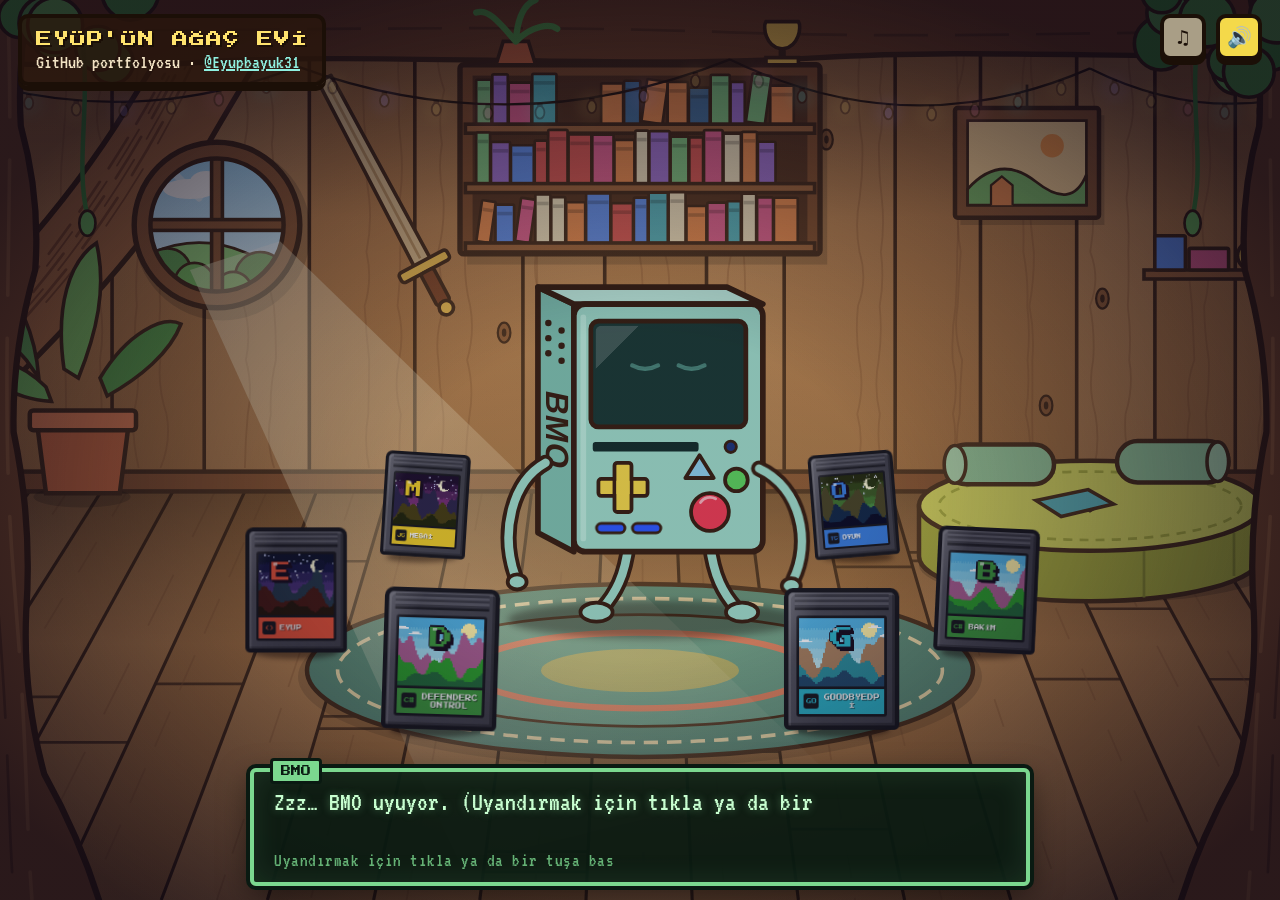
==== index.html @ 33b7911d "BMO temali animasyonlu portfolyo sitesi Kodla cizilmis agac evi sahnesi, GitHub repolarindan uretile" ====
<!doctype html>
<html lang="tr">
<head>
<meta charset="utf-8">
<meta name="viewport" content="width=device-width, initial-scale=1, viewport-fit=cover">
<title>Eyüp'ün Ağaç Evi</title>
<meta name="description" content="Eyüp'ün GitHub projeleri, BMO'ya takılan kasetler olarak. Bir kaset seç, tak ve oyna.">
<meta name="theme-color" content="#3a2414">
<meta property="og:title" content="Eyüp'ün Ağaç Evi">
<meta property="og:description" content="GitHub projelerim kaset oldu. Birini BMO'ya tak!">
<link rel="icon" href="data:image/svg+xml,%3Csvg xmlns='http://www.w3.org/2000/svg' viewBox='0 0 32 32'%3E%3Crect x='3' y='1' width='26' height='30' rx='4' fill='%239fdcc9' stroke='%231e3b3a' stroke-width='2'/%3E%3Crect x='7' y='5' width='18' height='12' rx='1' fill='%23e8f6d2'/%3E%3Ccircle cx='13' cy='10' r='1.3' fill='%231e3b3a'/%3E%3Ccircle cx='19' cy='10' r='1.3' fill='%231e3b3a'/%3E%3Cpath d='M12 13q4 3 8 0' stroke='%231e3b3a' fill='none'/%3E%3Ccircle cx='22' cy='24' r='3' fill='%23ee3f55'/%3E%3Cpath d='M8 23h6M11 20v6' stroke='%23f4d94a' stroke-width='2.5'/%3E%3C/svg%3E">
<link rel="preconnect" href="https://fonts.googleapis.com">
<link rel="preconnect" href="https://fonts.gstatic.com" crossorigin>
<link href="https://fonts.googleapis.com/css2?family=Press+Start+2P&family=VT323&display=swap" rel="stylesheet">
<link rel="stylesheet" href="css/style.css">
</head>
<body class="asleep">

<div id="world">
  <svg id="bg" viewBox="0 0 1600 1000" preserveAspectRatio="xMidYMid slice" aria-hidden="true"></svg>
  <div id="stage">
    <div id="bmo" aria-label="BMO">
      <div class="bmo-shadow"></div>
      <div class="bmo-bob">
        <svg class="bmo-body" viewBox="-40 0 340 400" aria-hidden="true"></svg>
        <div id="screen" class="screen">
          <div class="screen-content" id="screenContent"></div>
          <div class="screen-glare"></div>
        </div>
        <div id="slotGlow" class="slot-glow"></div>
      </div>
    </div>
    <div id="carts" role="list" aria-label="Projeler"></div>
  </div>
  <svg id="fg" viewBox="0 0 1600 1000" preserveAspectRatio="xMidYMid slice" aria-hidden="true"></svg>
  <div class="vignette" aria-hidden="true"></div>
</div>

<header class="hud">
  <div class="brand">
    <h1 id="title">EYÜP'ÜN AĞAÇ EVİ</h1>
    <p id="subtitle">GitHub portfolyosu</p>
  </div>
  <div class="hud-btns">
    <button id="musicBtn" class="pbtn off" aria-pressed="false" title="Müzik (M)">♫</button>
    <button id="soundBtn" class="pbtn" aria-pressed="true" title="Ses efektleri">🔊</button>
  </div>
</header>

<section id="dialog" class="dialog" aria-live="polite">
  <span class="dlg-name">BMO</span>
  <p id="dlgText" class="dlg-text"></p>
  <p id="dlgHint" class="dlg-hint"></p>
  <span class="dlg-next" aria-hidden="true">▼</span>
</section>

<section id="panel" class="panel" aria-hidden="true" role="dialog" aria-labelledby="pTitle">
  <div class="panel-bar">
    <span>BMO OS v2.0</span>
    <span id="pCart">KASET: —</span>
    <span class="battery" aria-hidden="true"><i></i><i></i><i></i></span>
  </div>
  <div class="panel-body">
    <div class="p-cover"><img id="pImg" alt=""><canvas id="pCanvas" width="96" height="72"></canvas></div>
    <div class="p-info">
      <h2 id="pTitle"></h2>
      <p id="pDesc" class="p-desc"></p>
      <ul id="pStats" class="p-stats"></ul>
      <div id="pTopics" class="p-topics"></div>
      <div class="p-actions">
        <a id="pRepo" class="act act-a" target="_blank" rel="noopener"><b>A</b> GitHub'da aç</a>
        <a id="pDemo" class="act act-d" target="_blank" rel="noopener"><b>▶</b> Canlı demo</a>
        <button id="pEject" class="act act-b"><b>B</b> Kaseti çıkar</button>
        <button id="pBack" class="act act-x"><b>ESC</b> Odaya dön</button>
      </div>
    </div>
    <article class="p-readme">
      <h3>README.md</h3>
      <pre id="pReadme">Yükleniyor…</pre>
    </article>
  </div>
</section>

<noscript><p class="noscript">BMO'nun çalışması için JavaScript gerekiyor.</p></noscript>

<script src="js/config.js"></script>
<script src="js/audio.js"></script>
<script src="js/room.js"></script>
<script src="js/app.js"></script>
</body>
</html>
---- css/style.css ----
:root {
  --ink: #1e3b3a;
  --o: #3a2213;
  --scr: #dff2c9;
  --dlg: #7bd88f;
  --px: 'Press Start 2P', ui-monospace, monospace;
  --vt: 'VT323', ui-monospace, monospace;
}
* { box-sizing: border-box; margin: 0; }
html, body { height: 100%; }
body {
  overflow: hidden; background: #2a170c; color: #fff; font-family: var(--vt);
  -webkit-tap-highlight-color: transparent; user-select: none; -webkit-user-select: none;
}
button { font: inherit; color: inherit; }

/* ============ DÜNYA ============ */
#world { position: fixed; inset: 0; overflow: hidden; will-change: transform; }
#world.hidden { visibility: hidden; }
#bg, #fg { position: absolute; inset: 0; width: 100%; height: 100%; display: block; }
#fg { pointer-events: none; z-index: 3; }
#stage { position: absolute; left: 0; top: 0; width: 1600px; height: 1000px; transform-origin: 0 0; z-index: 2; }
.vignette { position: absolute; inset: 0; pointer-events: none; z-index: 4;
  background: radial-gradient(ellipse 75% 70% at 50% 55%, transparent 55%, rgba(20, 8, 2, .55) 100%); }
body.asleep .vignette { background: radial-gradient(ellipse 60% 60% at 50% 55%, rgba(10, 10, 40, .15) 30%, rgba(8, 4, 20, .7) 100%); transition: background 1.2s; }
.vignette { transition: background 1.2s; }

/* sahne süsleri */
.mote { fill: #fff6cf; opacity: 0; animation: mote var(--t) ease-in-out var(--d) infinite; }
@keyframes mote { 0% { opacity: 0; transform: translate(0, 0); } 30% { opacity: .75; } 70% { opacity: .5; } 100% { opacity: 0; transform: translate(26px, -40px); } }
.beam { animation: beam 7s ease-in-out infinite; mix-blend-mode: screen; }
@keyframes beam { 50% { opacity: .7; } }
.bulb { animation: twinkle 2.6s ease-in-out var(--d) infinite; }
@keyframes twinkle { 50% { opacity: .55; } }
.cloud { animation: cloud 28s linear infinite; }
@keyframes cloud { from { transform: translateX(-60px); } to { transform: translateX(160px); } }
body.asleep .bulb { opacity: .35; animation: none; }

/* ============ BMO ============ */
#bmo { position: absolute; width: 340px; height: 400px; transform-origin: 170px 380px; cursor: pointer; }
.bmo-shadow { position: absolute; left: 30px; right: 0; bottom: 8px; height: 40px; border-radius: 50%; background: rgba(20, 8, 2, .35); filter: blur(4px); }
.bmo-bob { position: absolute; inset: 0; animation: bob 3.4s ease-in-out infinite; transform-origin: 50% 95%; }
#bmo.has-cart .bmo-bob { animation: none; }
@keyframes bob { 50% { transform: translateY(-5px) scaleY(1.01); } }
body.asleep .bmo-bob { animation: breathe 4s ease-in-out infinite; }
@keyframes breathe { 50% { transform: scaleY(.985) translateY(2px); } }
#bmo.jolt .bmo-bob { animation: jolt .35s cubic-bezier(.3, 1.8, .5, 1); }
@keyframes jolt { 0% { transform: translateY(0); } 30% { transform: translateY(6px) scaleY(.97); } 100% { transform: none; } }
.bmo-body { position: absolute; inset: 0; width: 100%; height: 100%; overflow: visible; }
.arm-l, .arm-r { transform-box: view-box; }
.arm-l { transform-origin: 30px 206px; }
.arm-r { transform-origin: 256px 212px; }
#bmo.wave .arm-r { animation: wave .4s ease-in-out 4 alternate; }
@keyframes wave { from { transform: rotate(0); } to { transform: rotate(-38deg); } }
.ctl { cursor: pointer; transition: transform .08s; transform-box: fill-box; transform-origin: center; }
.ctl:hover { filter: brightness(1.12); }
.ctl.press { transform: translateY(3px) scale(.94); }
.led { animation: led 2.4s steps(1) infinite; }
@keyframes led { 60% { fill: #9fc0ff; } }
body.asleep .led { animation: none; fill: #20357a; }

/* ekran */
.screen { position: absolute; left: 118px; top: 56px; width: 164px; height: 112px; border-radius: 8px; overflow: hidden;
  border: 5px solid transparent; background-clip: padding-box; }
.screen-content { position: absolute; inset: 0; background: var(--scr); transition: background .4s; }
.screen::after { content: ""; position: absolute; inset: 0; pointer-events: none; z-index: 3;
  background: repeating-linear-gradient(0deg, rgba(30, 59, 58, .08) 0 2px, transparent 2px 4px); }
.screen-glare { position: absolute; inset: 0; z-index: 4; pointer-events: none; border-radius: 6px;
  background: linear-gradient(135deg, rgba(255, 255, 255, .35) 0 18%, transparent 18% 100%); opacity: .5; }
.screen[data-mode="off"] .screen-content { background: #1d3b35; }
.scr { position: absolute; inset: 0; opacity: 0; visibility: hidden; transition: opacity .15s; }
.screen[data-mode="off"] .scr-off, .screen[data-mode="boot"] .scr-boot, .screen[data-mode="face"] .scr-face, .screen[data-mode="game"] .scr-game { opacity: 1; visibility: visible; }
.scr svg { width: 100%; height: 100%; display: block; }
.scr-off .zz { position: absolute; left: 62%; top: 30%; font-family: var(--px); font-size: 12px; color: #7fc2b0; opacity: 0; animation: zz 3s linear infinite; }
.scr-off .zz:nth-child(2) { animation-delay: 1s; font-size: 10px; }
.scr-off .zz:nth-child(3) { animation-delay: 2s; font-size: 15px; }
@keyframes zz { 0% { opacity: 0; transform: translate(0, 10px); } 20% { opacity: 1; } 100% { opacity: 0; transform: translate(26px, -30px); } }

.scr-boot { display: flex; flex-direction: column; align-items: center; justify-content: center; gap: 9px; color: var(--ink); background: var(--scr); }
.boot-logo { font-family: var(--px); font-size: 22px; letter-spacing: 2px; color: var(--ink); text-shadow: 3px 3px 0 var(--cc, #7bd88f); }
.boot-bar { width: 70%; height: 9px; border: 2px solid var(--ink); padding: 1px; }
.boot-bar i { display: block; height: 100%; width: 0; background: var(--ink); }
.screen[data-mode="boot"] .boot-bar i { animation: bar 1s steps(10) forwards; }
@keyframes bar { to { width: 100%; } }
.boot-txt { font-family: var(--px); font-size: 6.5px; letter-spacing: 1px; }
.screen[data-mode="boot"] .scr-boot { animation: flick .25s steps(2) 2; }
@keyframes flick { 50% { background: #fff; } }

.scr-face .eye-h { display: none; }
.scr-face.happy .eye-h { display: inline; }
.scr-face.happy .eye-o { display: none; }
.scr-face.happy .blush { opacity: .8; }
.scr-face .eye-o { transform-box: fill-box; transform-origin: center; transition: transform .06s; }
.scr-face.blink .eye-o { transform: scaleY(.12); }

.scr-game { color: #fff; }
.scr-game .g-bg { position: absolute; inset: 0; width: 100%; height: 100%; object-fit: cover; image-rendering: pixelated; }
.g-title { position: absolute; left: 0; right: 0; top: 30%; text-align: center; font-family: var(--px); font-size: 10px; line-height: 1.3; padding: 0 6px;
  text-shadow: 2px 2px 0 #1a1020, -1px -1px 0 #1a1020, 1px -1px 0 #1a1020, -1px 1px 0 #1a1020; word-break: break-all; }
.g-lang { position: absolute; left: 0; right: 0; top: 54%; text-align: center; font-family: var(--px); font-size: 5.5px; opacity: .95; text-shadow: 1px 1px 0 #1a1020; }
.g-start { position: absolute; left: 0; right: 0; bottom: 9%; text-align: center; font-family: var(--px); font-size: 7px; color: #ffe36e; text-shadow: 1px 1px 0 #1a1020; animation: cur .8s steps(1) infinite; }
@keyframes cur { 50% { opacity: 0; } }
.slot-glow { position: absolute; left: 112px; top: 172px; width: 128px; height: 34px; pointer-events: none; opacity: 0;
  background: radial-gradient(ellipse at center, rgba(255, 255, 230, .95), rgba(123, 216, 143, .4) 40%, transparent 70%); }
#bmo.jolt .slot-glow { animation: sg .6s ease-out; }
@keyframes sg { 0% { opacity: 1; transform: scale(.6); } 100% { opacity: 0; transform: scale(1.8); } }

/* ============ KASETLER ============ */
.cart { position: absolute; width: 0; height: 0; padding: 0; border: 0; background: none; cursor: pointer; outline: none;
  opacity: 0; transform: translateY(30px); transition: opacity .5s, transform .6s cubic-bezier(.3, 1.6, .5, 1); }
body.loaded .cart { opacity: 1; transform: none; }
.cart .c-pos { position: absolute; left: -65px; top: -160px; width: 130px; height: 160px; transform: rotate(var(--rot, 0deg)) scale(var(--s, 1)); transform-origin: 50% 100%; perspective: 500px; }
.cart .c-tilt { position: absolute; inset: 0; transform: rotateX(var(--rx, 0deg)) rotateY(var(--ry, 0deg)); transition: transform .25s ease-out; transform-style: preserve-3d; }
.cart .c-body { position: absolute; inset: 0; display: flex; flex-direction: column; background: linear-gradient(90deg, #55555f, #4a4a54 30%, #43434c);
  border: 5px solid #1b1b20; border-radius: 10px 10px 6px 6px; padding: 0 9px 10px;
  box-shadow: inset 3px 3px 0 rgba(255, 255, 255, .12), inset -3px -3px 0 rgba(0, 0, 0, .25);
  transition: transform .2s cubic-bezier(.3, 1.6, .5, 1), box-shadow .2s; }
.c-grip { height: 20px; margin: 0 -2px 6px; background: repeating-linear-gradient(0deg, #3a3a42 0 3px, #5c5c66 3px 6px); border-bottom: 3px solid #1b1b20; opacity: .9; }
.c-label { flex: 1; position: relative; display: flex; flex-direction: column; overflow: hidden; border: 3px solid #1b1b20; border-radius: 3px; background: #222; }
.c-label canvas, .c-label img { width: 100%; flex: 1; min-height: 0; object-fit: cover; image-rendering: pixelated; display: block; }
.c-band { display: flex; align-items: center; gap: 5px; padding: 5px 5px; background: var(--c); border-top: 3px solid #1b1b20; min-height: 26px; }
.c-ic { flex: none; display: grid; place-items: center; width: 17px; height: 17px; font-family: var(--px); font-size: 6px; background: #1b1b20; color: var(--c); border-radius: 3px; }
.c-nm { font-family: var(--px); font-size: 7px; line-height: 1.3; color: #fff; text-shadow: 1px 1px 0 rgba(0, 0, 0, .55); text-transform: uppercase; overflow: hidden; display: -webkit-box; -webkit-line-clamp: 2; -webkit-box-orient: vertical; word-break: break-all; }
.c-shine { position: absolute; inset: 0; pointer-events: none; border-radius: 6px; background: linear-gradient(115deg, transparent 30%, rgba(255, 255, 255, .22) 45%, transparent 60%); background-size: 250% 100%; background-position: 100% 0; transition: background-position .6s; }
.c-shadow { position: absolute; left: calc(-55px * var(--s, 1)); width: calc(110px * var(--s, 1)); top: calc(-10px * var(--s, 1)); height: calc(18px * var(--s, 1)); border-radius: 50%; background: rgba(20, 8, 2, .45); filter: blur(3px); transition: transform .2s, opacity .2s; }
.c-arrow { position: absolute; left: -10px; top: calc(-200px * var(--s, 1) - 14px); width: 20px; text-align: center; font-size: 22px; color: #ffe36e; text-shadow: 2px 2px 0 #3a2213; opacity: 0; pointer-events: none; }
.cart:hover .c-body, .cart.sel .c-body { transform: translateY(-18px); box-shadow: inset 3px 3px 0 rgba(255, 255, 255, .12), inset -3px -3px 0 rgba(0, 0, 0, .25), 0 0 0 4px #ffe36e, 0 0 30px 8px rgba(255, 227, 110, .55); }
.cart:hover .c-shine, .cart.sel .c-shine { background-position: -50% 0; }
.cart:hover .c-shadow, .cart.sel .c-shadow { transform: scale(.75); opacity: .6; }
.cart.sel .c-arrow { opacity: 1; animation: arrow .7s ease-in-out infinite alternate; }
@keyframes arrow { to { transform: translateY(8px); } }
.cart.sel .c-body { animation: hover 1.4s ease-in-out infinite; }
@keyframes hover { 0%, 100% { transform: translateY(-18px); } 50% { transform: translateY(-24px); } }
.cart:focus-visible .c-body { box-shadow: 0 0 0 4px #fff, 0 0 30px 8px rgba(255, 255, 255, .5); }
.cart.gone { opacity: .0 !important; pointer-events: none; }
.cart.gone .c-shadow { opacity: 0; }
.cart.fly { pointer-events: none; opacity: 1; transition: none; transform-origin: 0 0; }
.cart.fly .c-pos { transform: none; }
.cart.fly .c-body { transform: none !important; animation: none !important; box-shadow: inset 3px 3px 0 rgba(255, 255, 255, .12), 0 10px 20px rgba(0, 0, 0, .35); }
.cart.fly .c-shadow, .cart.fly .c-arrow { display: none; }

/* ============ HUD ============ */
.hud { position: fixed; left: 0; right: 0; top: 0; z-index: 10; display: flex; justify-content: space-between; align-items: flex-start; gap: 12px;
  padding: max(14px, env(safe-area-inset-top)) 18px 0; pointer-events: none; }
.brand { pointer-events: auto; background: rgba(42, 23, 12, .72); border: 4px solid #1b0f07; border-radius: 10px; padding: 10px 14px; box-shadow: 0 5px 0 #1b0f07; }
.brand h1 { font-family: var(--px); font-weight: 400; font-size: clamp(10px, 1.5vw, 16px); letter-spacing: 1px; color: #ffe36e; text-shadow: 2px 2px 0 #1b0f07; line-height: 1.4; }
.brand p { font-size: clamp(16px, 1.7vw, 20px); color: #f2e3c4; margin-top: 2px; }
.brand a { color: #8ff0e0; }
.hud-btns { display: flex; gap: 10px; pointer-events: auto; }
.pbtn { width: 46px; height: 46px; border-radius: 10px; border: 4px solid #1b0f07; background: #f4d94a; color: #1b0f07; font-size: 20px; cursor: pointer; box-shadow: 0 5px 0 #1b0f07; display: grid; place-items: center; }
.pbtn:hover { filter: brightness(1.08); }
.pbtn:active { transform: translateY(4px); box-shadow: 0 1px 0 #1b0f07; }
.pbtn.off { background: #a99e86; }
body.in-panel .hud { opacity: 0; pointer-events: none; }

/* ============ DİYALOG ============ */
.dialog { position: fixed; z-index: 10; left: 50%; bottom: max(14px, env(safe-area-inset-bottom)); transform: translateX(-50%);
  width: min(780px, calc(100% - 24px)); min-height: 108px; padding: 16px 20px 12px; background: rgba(10, 26, 18, .93); color: #c8ffd0;
  border: 4px solid var(--dlg); border-radius: 6px; box-shadow: 0 0 0 4px #0a1a12, 0 10px 30px rgba(0, 0, 0, .5), inset 0 0 30px rgba(123, 216, 143, .12);
  cursor: pointer; transition: opacity .3s, transform .3s; }
.dlg-name { position: absolute; top: -14px; left: 16px; font-family: var(--px); font-size: 10px; color: #0a1a12; background: var(--dlg); padding: 5px 8px; border: 3px solid #0a1a12; border-radius: 4px; }
.dlg-text { font-size: clamp(21px, 2.3vw, 27px); line-height: 1.05; min-height: 2.1em; text-shadow: 0 0 8px rgba(123, 216, 143, .45); }
.dlg-hint { margin-top: 6px; font-size: clamp(16px, 1.7vw, 19px); color: #7bd88f; opacity: .8; letter-spacing: .5px; }
.dlg-next { position: absolute; right: 14px; bottom: 8px; color: var(--dlg); font-size: 14px; opacity: 0; }
.dialog.done .dlg-next { opacity: 1; animation: cur .8s steps(1) infinite; }
body.in-panel .dialog { opacity: 0; transform: translate(-50%, 30px); pointer-events: none; }

/* ============ PANEL (BMO EKRANININ İÇİ) ============ */
.panel { position: fixed; inset: 0; z-index: 20; background: var(--scr); color: var(--ink); opacity: 0; visibility: hidden; transition: opacity .3s, visibility .3s;
  display: flex; flex-direction: column; user-select: text; -webkit-user-select: text; overflow: hidden; }
.panel::after { content: ""; position: absolute; inset: 0; pointer-events: none; background: repeating-linear-gradient(0deg, rgba(30, 59, 58, .06) 0 2px, transparent 2px 4px); }
.panel.open { opacity: 1; visibility: visible; }
.panel-bar { display: flex; justify-content: space-between; align-items: center; gap: 12px; padding: 12px 20px; font-family: var(--px); font-size: clamp(8px, 1vw, 11px);
  background: var(--ink); color: var(--scr); }
.battery { display: flex; gap: 2px; border: 2px solid var(--scr); padding: 2px; }
.battery i { width: 6px; height: 9px; background: var(--scr); }
.panel-body { flex: 1; overflow: auto; display: grid; grid-template-columns: minmax(0, 1.05fr) minmax(0, 1fr); grid-template-rows: auto 1fr; gap: 26px 36px;
  padding: clamp(18px, 4vw, 48px); max-width: 1280px; width: 100%; margin: 0 auto; }
.panel.open .panel-body > * { animation: rise .5s cubic-bezier(.2, .9, .3, 1.2) both; }
.panel.open .p-info { animation-delay: .08s; }
.panel.open .p-readme { animation-delay: .16s; }
@keyframes rise { from { opacity: 0; transform: translateY(24px); } }
.p-cover { position: relative; border: 5px solid var(--ink); border-radius: 8px; overflow: hidden; background: var(--ink); aspect-ratio: 2 / 1; box-shadow: 8px 8px 0 rgba(30, 59, 58, .25); align-self: start; }
.p-cover img, .p-cover canvas { position: absolute; inset: 0; width: 100%; height: 100%; object-fit: cover; image-rendering: auto; }
.p-cover canvas { image-rendering: pixelated; }
.p-info { display: flex; flex-direction: column; gap: 14px; }
.p-info h2 { font-family: var(--px); font-weight: 400; font-size: clamp(16px, 2.4vw, 28px); line-height: 1.3; word-break: break-word; }
.p-desc { font-size: clamp(22px, 2.2vw, 28px); line-height: 1.05; }
.p-stats { list-style: none; padding: 0; display: grid; grid-template-columns: repeat(2, minmax(0, 1fr)); gap: 8px; }
.p-stats li { border: 3px solid var(--ink); border-radius: 6px; padding: 6px 10px; display: flex; flex-direction: column; background: rgba(255, 255, 255, .35); }
.p-stats span { font-size: 17px; opacity: .7; }
.p-stats b { font-family: var(--px); font-weight: 400; font-size: clamp(9px, 1vw, 12px); margin-top: 4px; }
.dot { display: inline-block; width: 10px; height: 10px; border-radius: 50%; border: 2px solid var(--ink); margin-right: 6px; vertical-align: -1px; }
.p-topics { display: flex; flex-wrap: wrap; gap: 6px; }
.p-topics span { font-size: 19px; background: var(--ink); color: var(--scr); padding: 1px 8px; border-radius: 4px; }
.p-actions { display: flex; flex-wrap: wrap; gap: 10px; margin-top: 4px; }
.act { display: inline-flex; align-items: center; gap: 10px; font-family: var(--px); font-size: clamp(8px, .9vw, 10px); text-decoration: none; color: var(--ink);
  background: #fff; border: 4px solid var(--ink); border-radius: 30px; padding: 7px 16px 7px 7px; cursor: pointer; box-shadow: 0 5px 0 var(--ink); transition: transform .08s; }
.act b { display: grid; place-items: center; min-width: 26px; height: 26px; padding: 0 5px; border-radius: 13px; color: #fff; font-weight: 400; border: 3px solid var(--ink); }
.act-a b { background: #5fd35f; } .act-d b { background: #2f6bff; } .act-b b { background: #ee3f55; } .act-x b { background: #888; font-size: 7px; }
.act:hover, .act:focus-visible { background: #ffe36e; outline: none; }
.act:active { transform: translateY(4px); box-shadow: 0 1px 0 var(--ink); }
.act[hidden] { display: none; }
.p-readme { grid-column: 1 / -1; border: 4px dashed rgba(30, 59, 58, .45); border-radius: 8px; padding: 16px 20px; min-height: 120px; }
.p-readme h3 { font-family: var(--px); font-weight: 400; font-size: 11px; margin-bottom: 10px; opacity: .75; }
.p-readme pre { font-family: var(--vt); font-size: 21px; line-height: 1.1; white-space: pre-wrap; word-break: break-word; }

.noscript { position: fixed; inset: auto 0 40% 0; text-align: center; font-family: var(--px); font-size: 12px; z-index: 50; }

/* ============ MOBİL ============ */
@media (max-width: 760px), (orientation: portrait) {
  .dialog { min-height: 96px; padding: 14px 14px 10px; }
  .dlg-text { font-size: 21px; }
  .dlg-hint { font-size: 16px; }
  .brand { padding: 7px 10px; }
  .pbtn { width: 40px; height: 40px; font-size: 17px; }
}
@media (max-width: 820px) {
  .panel-body { grid-template-columns: 1fr; grid-template-rows: none; align-content: start; gap: 18px; }
  .p-actions .act { flex: 1 1 calc(50% - 10px); justify-content: flex-start; }
}
@media (prefers-reduced-motion: reduce) {
  *, *::before, *::after { animation-duration: .001s !important; animation-iteration-count: 1 !important; transition-duration: .001s !important; }
}

/* ekrana dalış geçişi */
.portal { position: fixed; left: 0; top: 0; width: 100vw; height: 100vh; z-index: 19; transform-origin: 0 0; pointer-events: none;
  background: var(--scr); display: grid; place-items: center; overflow: hidden; }
.portal::after { content: ""; position: absolute; inset: 0; background: repeating-linear-gradient(0deg, rgba(30, 59, 58, .08) 0 2px, transparent 2px 4px); }
.portal-title { font-family: var(--px); font-size: clamp(14px, 3vw, 34px); color: var(--ink); letter-spacing: 2px; opacity: .25; }
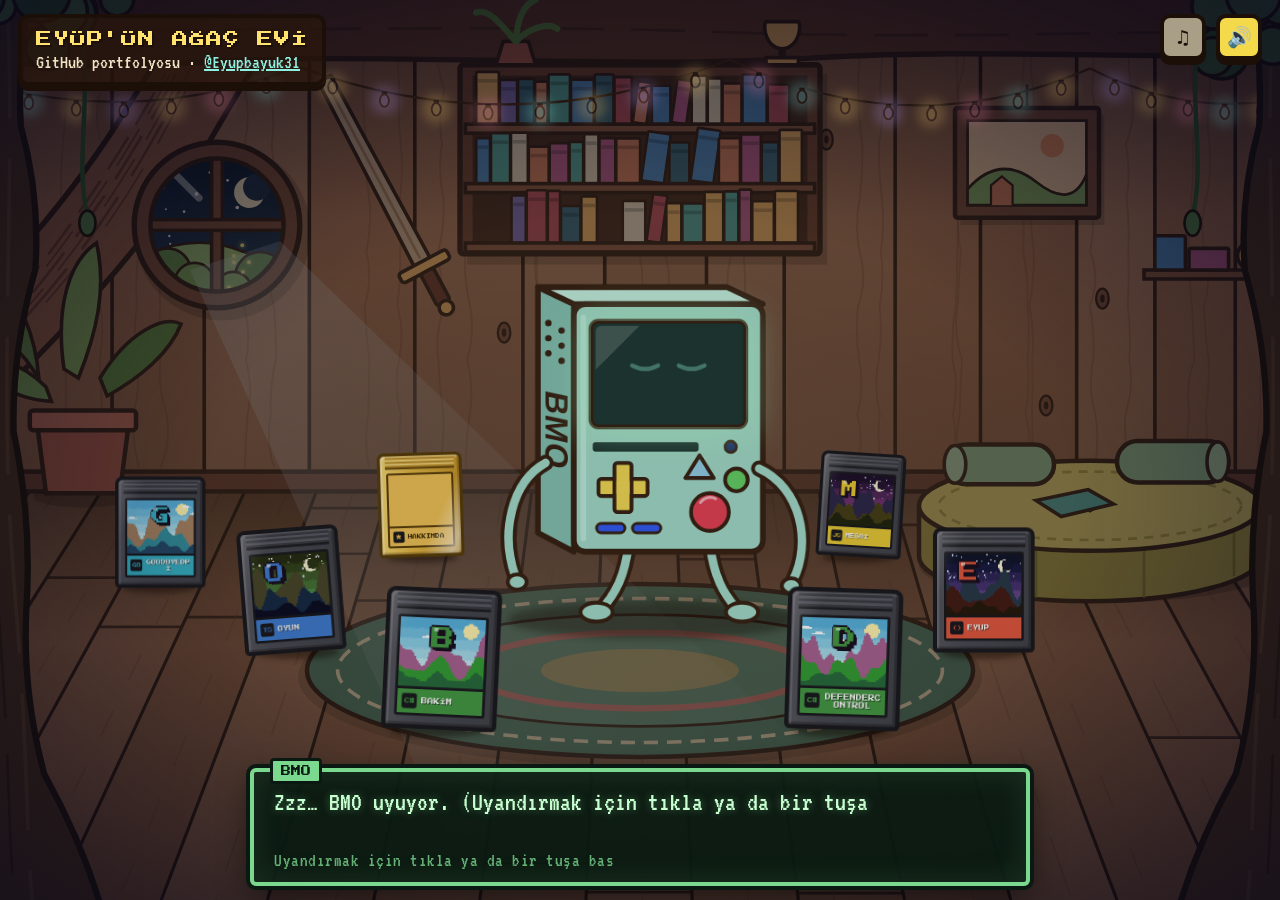
==== commit 757a6227: "Surukle-birak, gece/gunduz, Hakkimda kaseti, etkilesimli oda, paylasim linki - Kasetler BMO'ya suruk" ====
--- a/index.html
+++ b/index.html
@@ -70,12 +70,14 @@
       <div class="p-actions">
         <a id="pRepo" class="act act-a" target="_blank" rel="noopener"><b>A</b> GitHub'da aç</a>
         <a id="pDemo" class="act act-d" target="_blank" rel="noopener"><b>▶</b> Canlı demo</a>
+        <button id="pShare" class="act act-s"><b>⇪</b> Linki kopyala</button>
         <button id="pEject" class="act act-b"><b>B</b> Kaseti çıkar</button>
         <button id="pBack" class="act act-x"><b>ESC</b> Odaya dön</button>
       </div>
+      <div id="pLinks" class="p-actions"></div>
     </div>
     <article class="p-readme">
-      <h3>README.md</h3>
+      <h3 id="pReadmeH">README.md</h3>
       <pre id="pReadme">Yükleniyor…</pre>
     </article>
   </div>
--- a/css/style.css
+++ b/css/style.css
@@ -19,7 +19,8 @@
 #world.hidden { visibility: hidden; }
 #bg, #fg { position: absolute; inset: 0; width: 100%; height: 100%; display: block; }
 #fg { pointer-events: none; z-index: 3; }
-#stage { position: absolute; left: 0; top: 0; width: 1600px; height: 1000px; transform-origin: 0 0; z-index: 2; }
+#stage { position: absolute; left: 0; top: 0; width: 1600px; height: 1000px; transform-origin: 0 0; z-index: 2; pointer-events: none; }
+#bmo, .cart { pointer-events: auto; }
 .vignette { position: absolute; inset: 0; pointer-events: none; z-index: 4;
   background: radial-gradient(ellipse 75% 70% at 50% 55%, transparent 55%, rgba(20, 8, 2, .55) 100%); }
 body.asleep .vignette { background: radial-gradient(ellipse 60% 60% at 50% 55%, rgba(10, 10, 40, .15) 30%, rgba(8, 4, 20, .7) 100%); transition: background 1.2s; }
@@ -228,3 +229,69 @@
   background: var(--scr); display: grid; place-items: center; overflow: hidden; }
 .portal::after { content: ""; position: absolute; inset: 0; background: repeating-linear-gradient(0deg, rgba(30, 59, 58, .08) 0 2px, transparent 2px 4px); }
 .portal-title { font-family: var(--px); font-size: clamp(14px, 3vw, 34px); color: var(--ink); letter-spacing: 2px; opacity: .25; }
+
+.bmo-score { color: #e8a21a; letter-spacing: 2px; text-shadow: 1px 1px 0 var(--ink); }
+
+/* ============ PİKSEL İMLEÇ ============ */
+.cart, #bmo, .hot, .pbtn, .act, .dialog, .brand a { cursor: url("data:image/svg+xml,<svg xmlns='http://www.w3.org/2000/svg' width='32' height='32' shape-rendering='crispEdges'><rect x='8' y='0' width='2' height='2' fill='%23000'/><rect x='10' y='0' width='2' height='2' fill='%23000'/><rect x='6' y='2' width='2' height='2' fill='%23000'/><rect x='8' y='2' width='2' height='2' fill='%23fff'/><rect x='10' y='2' width='2' height='2' fill='%23fff'/><rect x='12' y='2' width='2' height='2' fill='%23000'/><rect x='6' y='4' width='2' height='2' fill='%23000'/><rect x='8' y='4' width='2' height='2' fill='%23fff'/><rect x='10' y='4' width='2' height='2' fill='%23fff'/><rect x='12' y='4' width='2' height='2' fill='%23000'/><rect x='6' y='6' width='2' height='2' fill='%23000'/><rect x='8' y='6' width='2' height='2' fill='%23fff'/><rect x='10' y='6' width='2' height='2' fill='%23fff'/><rect x='12' y='6' width='2' height='2' fill='%23000'/><rect x='6' y='8' width='2' height='2' fill='%23000'/><rect x='8' y='8' width='2' height='2' fill='%23fff'/><rect x='10' y='8' width='2' height='2' fill='%23fff'/><rect x='12' y='8' width='2' height='2' fill='%23000'/><rect x='14' y='8' width='2' height='2' fill='%23000'/><rect x='16' y='8' width='2' height='2' fill='%23000'/><rect x='20' y='8' width='2' height='2' fill='%23000'/><rect x='22' y='8' width='2' height='2' fill='%23000'/><rect x='6' y='10' width='2' height='2' fill='%23000'/><rect x='8' y='10' width='2' height='2' fill='%23fff'/><rect x='10' y='10' width='2' height='2' fill='%23fff'/><rect x='12' y='10' width='2' height='2' fill='%23000'/><rect x='14' y='10' width='2' height='2' fill='%23fff'/><rect x='16' y='10' width='2' height='2' fill='%23fff'/><rect x='18' y='10' width='2' height='2' fill='%23000'/><rect x='20' y='10' width='2' height='2' fill='%23fff'/><rect x='22' y='10' width='2' height='2' fill='%23fff'/><rect x='24' y='10' width='2' height='2' fill='%23000'/><rect x='2' y='12' width='2' height='2' fill='%23000'/><rect x='4' y='12' width='2' height='2' fill='%23000'/><rect x='6' y='12' width='2' height='2' fill='%23000'/><rect x='8' y='12' width='2' height='2' fill='%23fff'/><rect x='10' y='12' width='2' height='2' fill='%23fff'/><rect x='12' y='12' width='2' height='2' fill='%23fff'/><rect x='14' y='12' width='2' height='2' fill='%23fff'/><rect x='16' y='12' width='2' height='2' fill='%23fff'/><rect x='18' y='12' width='2' height='2' fill='%23fff'/><rect x='20' y='12' width='2' height='2' fill='%23fff'/><rect x='22' y='12' width='2' height='2' fill='%23fff'/><rect x='24' y='12' width='2' height='2' fill='%23fff'/><rect x='26' y='12' width='2' height='2' fill='%23000'/><rect x='0' y='14' width='2' height='2' fill='%23000'/><rect x='2' y='14' width='2' height='2' fill='%23fff'/><rect x='4' y='14' width='2' height='2' fill='%23fff'/><rect x='6' y='14' width='2' height='2' fill='%23000'/><rect x='8' y='14' width='2' height='2' fill='%23fff'/><rect x='10' y='14' width='2' height='2' fill='%23fff'/><rect x='12' y='14' width='2' height='2' fill='%23fff'/><rect x='14' y='14' width='2' height='2' fill='%23fff'/><rect x='16' y='14' width='2' height='2' fill='%23fff'/><rect x='18' y='14' width='2' height='2' fill='%23fff'/><rect x='20' y='14' width='2' height='2' fill='%23fff'/><rect x='22' y='14' width='2' height='2' fill='%23fff'/><rect x='24' y='14' width='2' height='2' fill='%23fff'/><rect x='26' y='14' width='2' height='2' fill='%23000'/><rect x='0' y='16' width='2' height='2' fill='%23000'/><rect x='2' y='16' width='2' height='2' fill='%23fff'/><rect x='4' y='16' width='2' height='2' fill='%23fff'/><rect x='6' y='16' width='2' height='2' fill='%23fff'/><rect x='8' y='16' width='2' height='2' fill='%23fff'/><rect x='10' y='16' width='2' height='2' fill='%23fff'/><rect x='12' y='16' width='2' height='2' fill='%23fff'/><rect x='14' y='16' width='2' height='2' fill='%23fff'/><rect x='16' y='16' width='2' height='2' fill='%23fff'/><rect x='18' y='16' width='2' height='2' fill='%23fff'/><rect x='20' y='16' width='2' height='2' fill='%23fff'/><rect x='22' y='16' width='2' height='2' fill='%23fff'/><rect x='24' y='16' width='2' height='2' fill='%23fff'/><rect x='26' y='16' width='2' height='2' fill='%23000'/><rect x='2' y='18' width='2' height='2' fill='%23000'/><rect x='4' y='18' width='2' height='2' fill='%23fff'/><rect x='6' y='18' width='2' height='2' fill='%23fff'/><rect x='8' y='18' width='2' height='2' fill='%23fff'/><rect x='10' y='18' width='2' height='2' fill='%23fff'/><rect x='12' y='18' width='2' height='2' fill='%23fff'/><rect x='14' y='18' width='2' height='2' fill='%23fff'/><rect x='16' y='18' width='2' height='2' fill='%23fff'/><rect x='18' y='18' width='2' height='2' fill='%23fff'/><rect x='20' y='18' width='2' height='2' fill='%23fff'/><rect x='22' y='18' width='2' height='2' fill='%23fff'/><rect x='24' y='18' width='2' height='2' fill='%23fff'/><rect x='26' y='18' width='2' height='2' fill='%23000'/><rect x='4' y='20' width='2' height='2' fill='%23000'/><rect x='6' y='20' width='2' height='2' fill='%23fff'/><rect x='8' y='20' width='2' height='2' fill='%23fff'/><rect x='10' y='20' width='2' height='2' fill='%23fff'/><rect x='12' y='20' width='2' height='2' fill='%23fff'/><rect x='14' y='20' width='2' height='2' fill='%23fff'/><rect x='16' y='20' width='2' height='2' fill='%23fff'/><rect x='18' y='20' width='2' height='2' fill='%23fff'/><rect x='20' y='20' width='2' height='2' fill='%23fff'/><rect x='22' y='20' width='2' height='2' fill='%23fff'/><rect x='24' y='20' width='2' height='2' fill='%23000'/><rect x='4' y='22' width='2' height='2' fill='%23000'/><rect x='6' y='22' width='2' height='2' fill='%23fff'/><rect x='8' y='22' width='2' height='2' fill='%23fff'/><rect x='10' y='22' width='2' height='2' fill='%23fff'/><rect x='12' y='22' width='2' height='2' fill='%23fff'/><rect x='14' y='22' width='2' height='2' fill='%23fff'/><rect x='16' y='22' width='2' height='2' fill='%23fff'/><rect x='18' y='22' width='2' height='2' fill='%23fff'/><rect x='20' y='22' width='2' height='2' fill='%23fff'/><rect x='22' y='22' width='2' height='2' fill='%23fff'/><rect x='24' y='22' width='2' height='2' fill='%23000'/><rect x='6' y='24' width='2' height='2' fill='%23000'/><rect x='8' y='24' width='2' height='2' fill='%23fff'/><rect x='10' y='24' width='2' height='2' fill='%23fff'/><rect x='12' y='24' width='2' height='2' fill='%23fff'/><rect x='14' y='24' width='2' height='2' fill='%23fff'/><rect x='16' y='24' width='2' height='2' fill='%23fff'/><rect x='18' y='24' width='2' height='2' fill='%23fff'/><rect x='20' y='24' width='2' height='2' fill='%23fff'/><rect x='22' y='24' width='2' height='2' fill='%23000'/><rect x='6' y='26' width='2' height='2' fill='%23000'/><rect x='8' y='26' width='2' height='2' fill='%23fff'/><rect x='10' y='26' width='2' height='2' fill='%23fff'/><rect x='12' y='26' width='2' height='2' fill='%23fff'/><rect x='14' y='26' width='2' height='2' fill='%23fff'/><rect x='16' y='26' width='2' height='2' fill='%23fff'/><rect x='18' y='26' width='2' height='2' fill='%23fff'/><rect x='20' y='26' width='2' height='2' fill='%23fff'/><rect x='22' y='26' width='2' height='2' fill='%23000'/><rect x='8' y='28' width='2' height='2' fill='%23000'/><rect x='10' y='28' width='2' height='2' fill='%23000'/><rect x='12' y='28' width='2' height='2' fill='%23000'/><rect x='14' y='28' width='2' height='2' fill='%23000'/><rect x='16' y='28' width='2' height='2' fill='%23000'/><rect x='18' y='28' width='2' height='2' fill='%23000'/><rect x='20' y='28' width='2' height='2' fill='%23000'/></svg>") 9 1, pointer; }
+
+/* ============ ODA EŞYALARI ============ */
+.hot { transform-box: fill-box; transform-origin: 50% 100%; transition: filter .2s; }
+.hot:hover { filter: brightness(1.1) drop-shadow(0 0 6px rgba(255, 240, 180, .6)); }
+.hot.poke { animation: poke .6s ease-in-out; }
+@keyframes poke { 20% { transform: rotate(-3deg); } 45% { transform: rotate(2.5deg); } 70% { transform: rotate(-1.2deg); } }
+#plant.poke { animation: sway .7s ease-in-out; }
+@keyframes sway { 25% { transform: rotate(-6deg); } 55% { transform: rotate(5deg); } 80% { transform: rotate(-2deg); } }
+#pouf.poke { animation: squash .5s cubic-bezier(.3, 1.6, .5, 1); }
+@keyframes squash { 30% { transform: scale(1.06, .9); } 60% { transform: scale(.97, 1.05); } }
+#window.poke { animation: spin .6s ease-in-out; transform-origin: 50% 50%; }
+@keyframes spin { 50% { transform: scale(1.06); } }
+
+/* ============ GECE ============ */
+#bg, #front, #stage { transition: filter 1.2s ease; }
+.night-only { opacity: 0; transition: opacity 1.2s; }
+body.night .night-only { opacity: 1; }
+body.night #bg { filter: brightness(.5) saturate(.8) hue-rotate(-12deg); }
+body.night #front { filter: brightness(.42) saturate(.75); }
+body.night #stage { filter: brightness(.86) saturate(.92); }
+body.night .beam { fill: url(#moonbeam); }
+body.night .mote { fill: #cfe0ff; }
+body.night .bulb circle:first-child { opacity: .85; }
+body.night .screen { box-shadow: 0 0 34px 12px rgba(170, 255, 200, .4); }
+body.night .vignette { background: radial-gradient(ellipse 75% 70% at 50% 55%, transparent 45%, rgba(6, 6, 30, .6) 100%); }
+.star { animation: twinkle 2.2s ease-in-out var(--d) infinite; }
+.firefly { animation: firefly 4s ease-in-out var(--d) infinite; filter: drop-shadow(0 0 3px #eaff7a); }
+@keyframes firefly { 0%, 100% { opacity: 0; transform: translate(0, 0); } 40% { opacity: 1; } 50% { transform: translate(10px, -8px); } 70% { opacity: .8; } }
+
+/* ============ ALTIN KASET ============ */
+.cart.gold .c-body { background: linear-gradient(90deg, #f7d76a, #e9b93c 35%, #c99522); border-color: #5a3d06; box-shadow: inset 3px 3px 0 rgba(255, 255, 255, .45), inset -3px -3px 0 rgba(90, 60, 6, .35); }
+.cart.gold .c-grip { background: repeating-linear-gradient(0deg, #b8861c 0 3px, #f5d77a 3px 6px); border-color: #5a3d06; }
+.cart.gold .c-label { border-color: #5a3d06; }
+.cart.gold .c-label img { image-rendering: pixelated; background: #f2c14e; }
+.cart.gold .c-band { border-color: #5a3d06; }
+.cart.gold .c-nm { color: #3a2a04; text-shadow: none; }
+.cart.gold .c-ic { color: #f2c14e; font-size: 9px; }
+.cart.gold .c-shine { background: linear-gradient(115deg, transparent 35%, rgba(255, 255, 255, .55) 47%, transparent 58%); background-size: 250% 100%; animation: goldshine 3.5s ease-in-out infinite; }
+@keyframes goldshine { 0%, 60% { background-position: 100% 0; } 100% { background-position: -60% 0; } }
+
+/* ============ SÜRÜKLEME ============ */
+.cart { touch-action: none; }
+.cart.dragging { z-index: 4500 !important; transition: none; }
+.cart.dragging .c-pos { transform: rotate(-5deg) scale(calc(var(--s, 1) * 1.15)); transition: transform .15s; }
+.cart.dragging .c-body { animation: none !important; transform: none !important; box-shadow: 0 0 0 4px #ffe36e, 0 22px 30px rgba(0, 0, 0, .45); }
+.cart.dragging .c-shadow, .cart.dragging .c-arrow { opacity: 0; }
+.cart.returning { transition: left .4s cubic-bezier(.3, 1.5, .5, 1), top .4s cubic-bezier(.3, 1.5, .5, 1); }
+#bmo.want .bmo-bob { animation: want .5s ease-in-out infinite alternate; }
+@keyframes want { to { transform: translateY(-8px) scale(1.03); } }
+#bmo.want .slot-glow { opacity: .9; animation: pulse .5s ease-in-out infinite alternate; }
+@keyframes pulse { from { opacity: .4; transform: scale(.9); } to { opacity: 1; transform: scale(1.15); } }
+
+/* ============ PARILTI ============ */
+.spark { position: absolute; z-index: 4100; width: 9px; height: 9px; pointer-events: none; box-shadow: 0 0 8px rgba(255, 255, 220, .9); }
+
+/* ============ PANEL EK ============ */
+.act-s b { background: #9b6fd1; }
+.act-l b { background: #e8884a; }
+#pLinks:empty { display: none; }
+.p-cover.avatar { aspect-ratio: 1 / 1; max-width: 420px; background: repeating-conic-gradient(#f2c14e 0 25%, #e9b93c 0 50%) 0 0 / 24px 24px; }
+.p-cover.avatar img { object-fit: cover; }
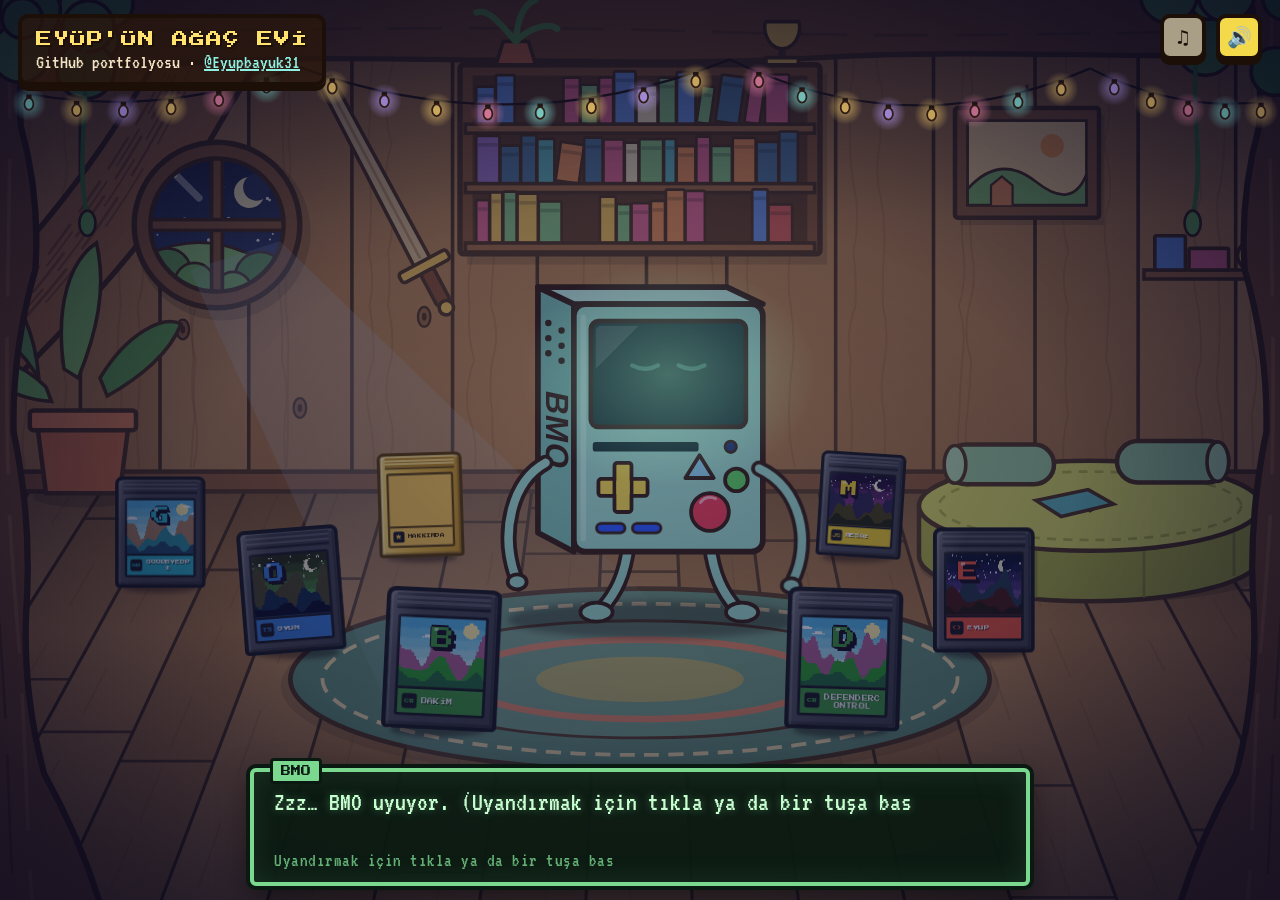
==== commit ebee0497: "Mobil: titreme giderildi, dikey ekranda odanin tamami gorunuyor - Arka plan sabit SVG katmanlarina b" ====
--- a/index.html
+++ b/index.html
@@ -17,7 +17,9 @@
 <body class="asleep">
 
 <div id="world">
-  <svg id="bg" viewBox="0 0 1600 1000" preserveAspectRatio="xMidYMid slice" aria-hidden="true"></svg>
+  <svg id="bgFar" class="layer" viewBox="0 0 1600 1000" aria-hidden="true"></svg>
+  <svg id="bgMid" class="layer" viewBox="0 0 1600 1000" aria-hidden="true"></svg>
+  <div id="fx" class="plane" aria-hidden="true"><div id="fxIn"></div></div>
   <div id="stage">
     <div id="bmo" aria-label="BMO">
       <div class="bmo-shadow"></div>
@@ -32,7 +34,9 @@
     </div>
     <div id="carts" role="list" aria-label="Projeler"></div>
   </div>
-  <svg id="fg" viewBox="0 0 1600 1000" preserveAspectRatio="xMidYMid slice" aria-hidden="true"></svg>
+  <svg id="fg" class="layer" viewBox="0 0 1600 1000" aria-hidden="true"></svg>
+  <div class="nightshade" aria-hidden="true"></div>
+  <div id="lights" class="plane" aria-hidden="true"><div id="lightsIn"></div></div>
   <div class="vignette" aria-hidden="true"></div>
 </div>
 
--- a/css/style.css
+++ b/css/style.css
@@ -15,27 +15,48 @@
 button { font: inherit; color: inherit; }
 
 /* ============ DÜNYA ============ */
-#world { position: fixed; inset: 0; overflow: hidden; will-change: transform; }
+#world { position: fixed; inset: 0; overflow: hidden; background: #3a2414; }
+#world.zooming { will-change: transform; }
 #world.hidden { visibility: hidden; }
-#bg, #fg { position: absolute; inset: 0; width: 100%; height: 100%; display: block; }
+/* Katmanlar: arka plan SVG'leri tamamen sabit (bir kez çizilir). Hareketli her şey ayrı HTML katmanında,
+   sadece transform/opacity ile oynatılır, böylece telefonda yeniden boyama ve titreme olmaz. */
+.layer { position: absolute; inset: 0; width: 100%; height: 100%; display: block; overflow: visible; }
+#bgFar { z-index: 0; }
+#bgMid { z-index: 1; pointer-events: none; }
+#bgMid .hot { pointer-events: visiblePainted; }
+#fx { z-index: 1; }
 #fg { pointer-events: none; z-index: 3; }
+.nightshade { position: absolute; inset: 0; z-index: 4; pointer-events: none; opacity: 0; transition: opacity 1.2s;
+  background: radial-gradient(ellipse 70% 60% at 50% 48%, rgba(18, 24, 70, .38), rgba(8, 10, 38, .66)); }
+#lights { z-index: 5; }
+.plane { position: absolute; left: 0; top: 0; width: 1600px; height: 1000px; transform-origin: 0 0; pointer-events: none; }
+.plane > div { position: absolute; inset: 0; }
 #stage { position: absolute; left: 0; top: 0; width: 1600px; height: 1000px; transform-origin: 0 0; z-index: 2; pointer-events: none; }
 #bmo, .cart { pointer-events: auto; }
-.vignette { position: absolute; inset: 0; pointer-events: none; z-index: 4;
+.vignette { position: absolute; inset: 0; pointer-events: none; z-index: 6;
   background: radial-gradient(ellipse 75% 70% at 50% 55%, transparent 55%, rgba(20, 8, 2, .55) 100%); }
 body.asleep .vignette { background: radial-gradient(ellipse 60% 60% at 50% 55%, rgba(10, 10, 40, .15) 30%, rgba(8, 4, 20, .7) 100%); transition: background 1.2s; }
 .vignette { transition: background 1.2s; }
 
 /* sahne süsleri */
-.mote { fill: #fff6cf; opacity: 0; animation: mote var(--t) ease-in-out var(--d) infinite; }
+.beam { position: absolute; left: 300px; top: 268px; width: 710px; height: 692px; clip-path: polygon(0 32px, 100px 0, 710px 592px, 300px 692px);
+  background: linear-gradient(135deg, rgba(255, 246, 208, .42), rgba(255, 246, 208, 0) 85%); animation: beam 7s ease-in-out infinite; transition: background 1.2s; }
+.mote { position: absolute; border-radius: 50%; background: #fff6cf; opacity: 0; animation: mote var(--t) ease-in-out var(--d) infinite; }
 @keyframes mote { 0% { opacity: 0; transform: translate(0, 0); } 30% { opacity: .75; } 70% { opacity: .5; } 100% { opacity: 0; transform: translate(26px, -40px); } }
-.beam { animation: beam 7s ease-in-out infinite; mix-blend-mode: screen; }
 @keyframes beam { 50% { opacity: .7; } }
-.bulb { animation: twinkle 2.6s ease-in-out var(--d) infinite; }
+.bulb { position: absolute; width: 0; height: 0; }
+.bulb i { position: absolute; display: block; }
+.bulb .glow { left: -20px; top: -10px; width: 40px; height: 40px; border-radius: 50%; background: radial-gradient(circle, var(--c) 0, transparent 68%); opacity: .45; animation: twinkle 2.6s ease-in-out var(--d) infinite; }
+.bulb .cap { left: -3px; top: 0; width: 6px; height: 5px; background: #2a1a0f; }
+.bulb .lamp { left: -6px; top: 3px; width: 12px; height: 15px; border-radius: 50%; background: var(--c); border: 2px solid #3a2213; }
+.ffly { position: absolute; width: 6px; height: 6px; border-radius: 50%; background: #eaff7a; box-shadow: 0 0 10px 4px rgba(220, 255, 120, .55); opacity: 0; }
+body.night .ffly { animation: ffly var(--t) ease-in-out var(--d) infinite; }
+@keyframes ffly { 0%, 100% { opacity: 0; transform: translate(0, 0); } 25% { opacity: 1; } 50% { transform: translate(var(--x), var(--y)); opacity: .9; } 75% { opacity: .2; } }
+.screen-glow { position: absolute; width: 0; height: 0; opacity: 0; transition: opacity 1.2s; }
+.screen-glow::before { content: ""; position: absolute; left: -170px; top: -130px; width: 340px; height: 260px; border-radius: 50%; background: radial-gradient(ellipse, rgba(170, 255, 200, .32), transparent 65%); }
+body.night .screen-glow { opacity: 1; }
 @keyframes twinkle { 50% { opacity: .55; } }
-.cloud { animation: cloud 28s linear infinite; }
-@keyframes cloud { from { transform: translateX(-60px); } to { transform: translateX(160px); } }
-body.asleep .bulb { opacity: .35; animation: none; }
+body.asleep .bulb .glow { opacity: .15; animation: none; }
 
 /* ============ BMO ============ */
 #bmo { position: absolute; width: 340px; height: 400px; transform-origin: 170px 380px; cursor: pointer; }
@@ -181,8 +202,9 @@
 .panel.open .p-info { animation-delay: .08s; }
 .panel.open .p-readme { animation-delay: .16s; }
 @keyframes rise { from { opacity: 0; transform: translateY(24px); } }
-.p-cover { position: relative; border: 5px solid var(--ink); border-radius: 8px; overflow: hidden; background: var(--ink); aspect-ratio: 2 / 1; box-shadow: 8px 8px 0 rgba(30, 59, 58, .25); align-self: start; }
-.p-cover img, .p-cover canvas { position: absolute; inset: 0; width: 100%; height: 100%; object-fit: cover; image-rendering: auto; }
+.p-cover { position: relative; border: 5px solid var(--ink); border-radius: 8px; overflow: hidden; background: var(--ink); box-shadow: 8px 8px 0 rgba(30, 59, 58, .25); align-self: start; }
+.p-cover img, .p-cover canvas { display: block; width: 100%; height: auto; aspect-ratio: 2 / 1; object-fit: cover; image-rendering: auto; }
+.p-cover [hidden] { display: none; }
 .p-cover canvas { image-rendering: pixelated; }
 .p-info { display: flex; flex-direction: column; gap: 14px; }
 .p-info h2 { font-family: var(--px); font-weight: 400; font-size: clamp(16px, 2.4vw, 28px); line-height: 1.3; word-break: break-word; }
@@ -210,14 +232,16 @@
 
 /* ============ MOBİL ============ */
 @media (max-width: 760px), (orientation: portrait) {
-  .dialog { min-height: 96px; padding: 14px 14px 10px; }
-  .dlg-text { font-size: 21px; }
+  .dialog { min-height: 0; height: 132px; padding: 14px 14px 10px; }
+  .dlg-text { min-height: 2.1em; max-height: 3.2em; overflow: hidden; }
+  .dlg-text { font-size: 19px; line-height: 1; }
   .dlg-hint { font-size: 16px; }
   .brand { padding: 7px 10px; }
   .pbtn { width: 40px; height: 40px; font-size: 17px; }
 }
 @media (max-width: 820px) {
-  .panel-body { grid-template-columns: 1fr; grid-template-rows: none; align-content: start; gap: 18px; }
+  .panel-body { display: flex; flex-direction: column; gap: 18px; }
+  .panel-body > * { flex-shrink: 0; }
   .p-actions .act { flex: 1 1 calc(50% - 10px); justify-content: flex-start; }
 }
 @media (prefers-reduced-motion: reduce) {
@@ -237,7 +261,7 @@
 
 /* ============ ODA EŞYALARI ============ */
 .hot { transform-box: fill-box; transform-origin: 50% 100%; transition: filter .2s; }
-.hot:hover { filter: brightness(1.1) drop-shadow(0 0 6px rgba(255, 240, 180, .6)); }
+@media (hover: hover) { .hot:hover { filter: brightness(1.1) drop-shadow(0 0 6px rgba(255, 240, 180, .6)); } }
 .hot.poke { animation: poke .6s ease-in-out; }
 @keyframes poke { 20% { transform: rotate(-3deg); } 45% { transform: rotate(2.5deg); } 70% { transform: rotate(-1.2deg); } }
 #plant.poke { animation: sway .7s ease-in-out; }
@@ -248,20 +272,14 @@
 @keyframes spin { 50% { transform: scale(1.06); } }
 
 /* ============ GECE ============ */
-#bg, #front, #stage { transition: filter 1.2s ease; }
-.night-only { opacity: 0; transition: opacity 1.2s; }
+/* gece: filtre yerine tek bir yarı saydam katman (telefonda ucuz) */
+.night-only { opacity: 0; }
 body.night .night-only { opacity: 1; }
-body.night #bg { filter: brightness(.5) saturate(.8) hue-rotate(-12deg); }
-body.night #front { filter: brightness(.42) saturate(.75); }
-body.night #stage { filter: brightness(.86) saturate(.92); }
-body.night .beam { fill: url(#moonbeam); }
-body.night .mote { fill: #cfe0ff; }
-body.night .bulb circle:first-child { opacity: .85; }
-body.night .screen { box-shadow: 0 0 34px 12px rgba(170, 255, 200, .4); }
+body.night .nightshade { opacity: 1; }
+body.night .beam { background: linear-gradient(135deg, rgba(188, 212, 255, .22), rgba(188, 212, 255, 0) 85%); }
+body.night .mote { background: #cfe0ff; }
+body.night .bulb .glow { opacity: .9; }
 body.night .vignette { background: radial-gradient(ellipse 75% 70% at 50% 55%, transparent 45%, rgba(6, 6, 30, .6) 100%); }
-.star { animation: twinkle 2.2s ease-in-out var(--d) infinite; }
-.firefly { animation: firefly 4s ease-in-out var(--d) infinite; filter: drop-shadow(0 0 3px #eaff7a); }
-@keyframes firefly { 0%, 100% { opacity: 0; transform: translate(0, 0); } 40% { opacity: 1; } 50% { transform: translate(10px, -8px); } 70% { opacity: .8; } }
 
 /* ============ ALTIN KASET ============ */
 .cart.gold .c-body { background: linear-gradient(90deg, #f7d76a, #e9b93c 35%, #c99522); border-color: #5a3d06; box-shadow: inset 3px 3px 0 rgba(255, 255, 255, .45), inset -3px -3px 0 rgba(90, 60, 6, .35); }
@@ -271,8 +289,10 @@
 .cart.gold .c-band { border-color: #5a3d06; }
 .cart.gold .c-nm { color: #3a2a04; text-shadow: none; }
 .cart.gold .c-ic { color: #f2c14e; font-size: 9px; }
-.cart.gold .c-shine { background: linear-gradient(115deg, transparent 35%, rgba(255, 255, 255, .55) 47%, transparent 58%); background-size: 250% 100%; animation: goldshine 3.5s ease-in-out infinite; }
-@keyframes goldshine { 0%, 60% { background-position: 100% 0; } 100% { background-position: -60% 0; } }
+.cart.gold .c-shine { background: none; overflow: hidden; }
+.cart.gold .c-shine::before { content: ""; position: absolute; top: -10%; bottom: -10%; left: -60%; width: 45%; background: linear-gradient(105deg, transparent, rgba(255, 255, 255, .6), transparent);
+  transform: translateX(0) skewX(-12deg); animation: goldsweep 3.5s ease-in-out infinite; will-change: transform; }
+@keyframes goldsweep { 0%, 55% { transform: translateX(0) skewX(-12deg); } 100% { transform: translateX(400%) skewX(-12deg); } }
 
 /* ============ SÜRÜKLEME ============ */
 .cart { touch-action: none; }
@@ -293,5 +313,5 @@
 .act-s b { background: #9b6fd1; }
 .act-l b { background: #e8884a; }
 #pLinks:empty { display: none; }
-.p-cover.avatar { aspect-ratio: 1 / 1; max-width: 420px; background: repeating-conic-gradient(#f2c14e 0 25%, #e9b93c 0 50%) 0 0 / 24px 24px; }
-.p-cover.avatar img { object-fit: cover; }
+.p-cover.avatar { max-width: 420px; background: repeating-conic-gradient(#f2c14e 0 25%, #e9b93c 0 50%) 0 0 / 24px 24px; }
+.p-cover.avatar img, .p-cover.avatar canvas { aspect-ratio: 1 / 1; object-fit: cover; }
